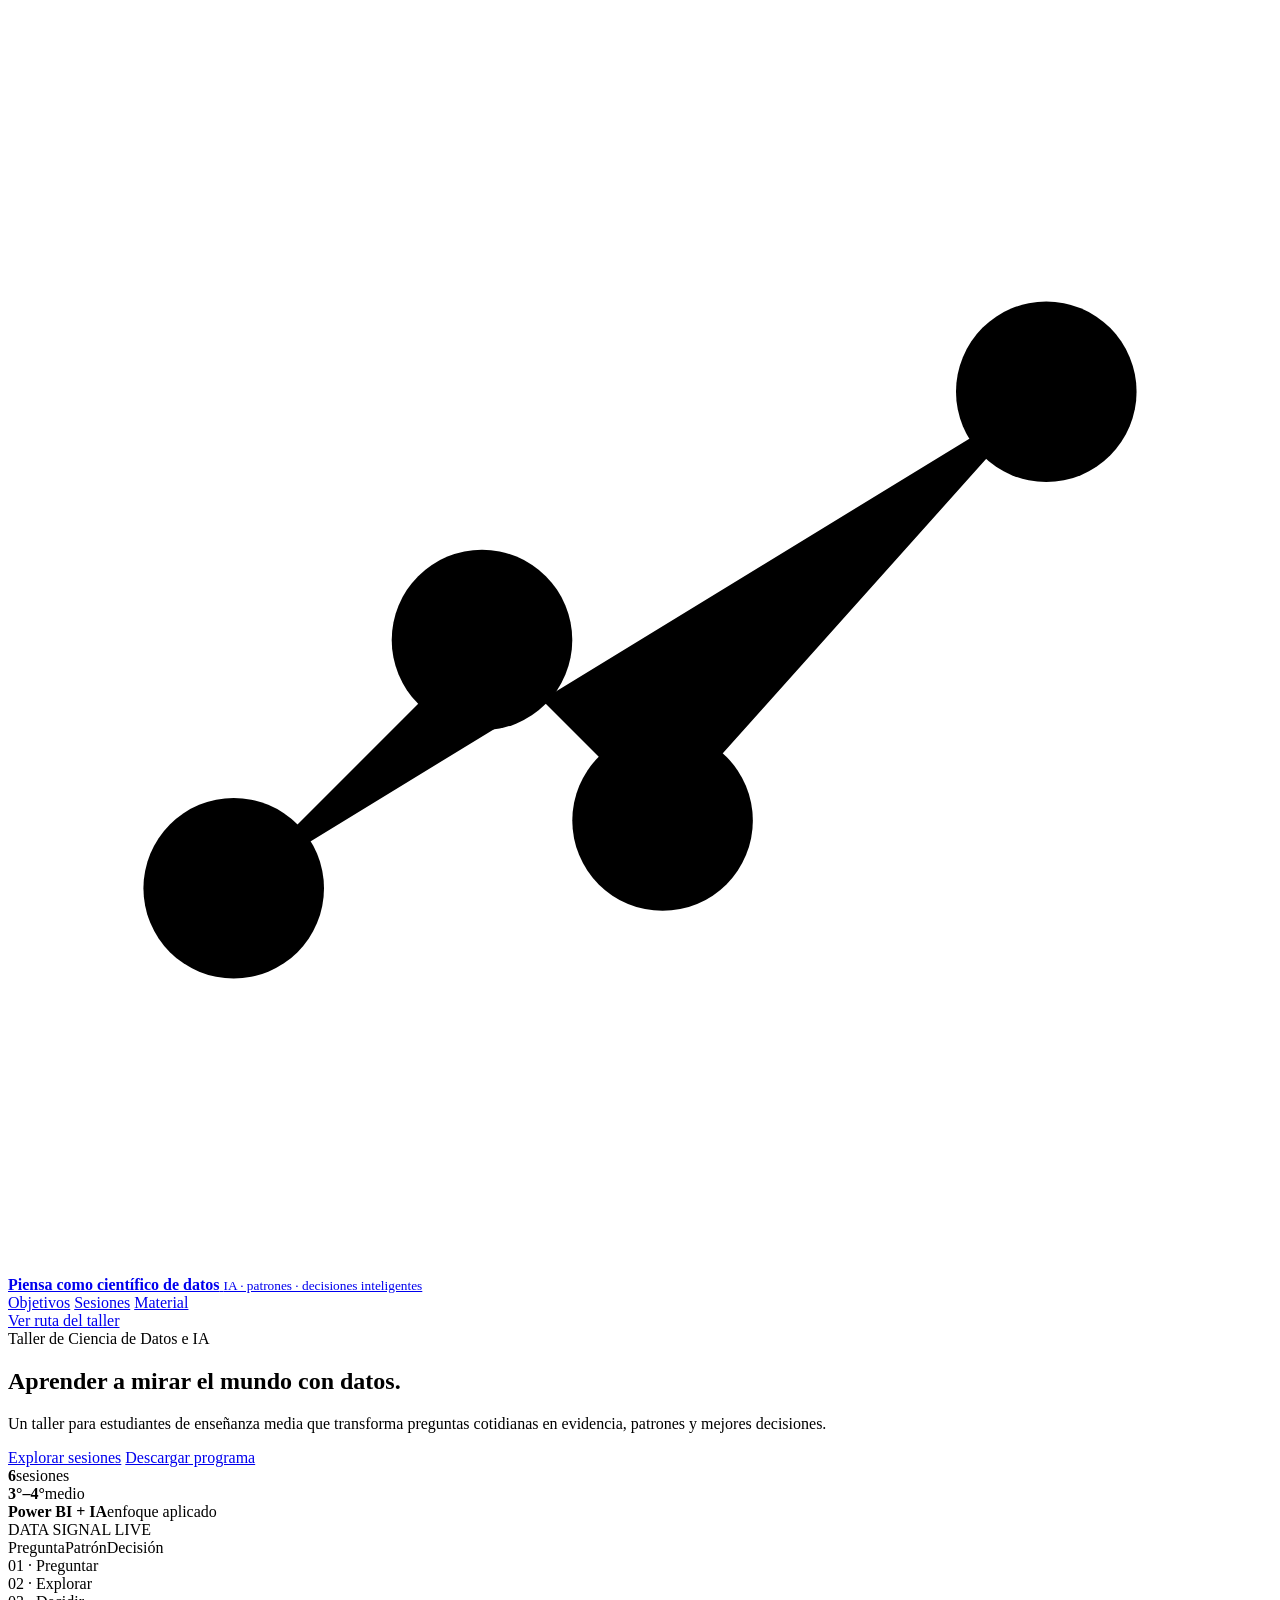
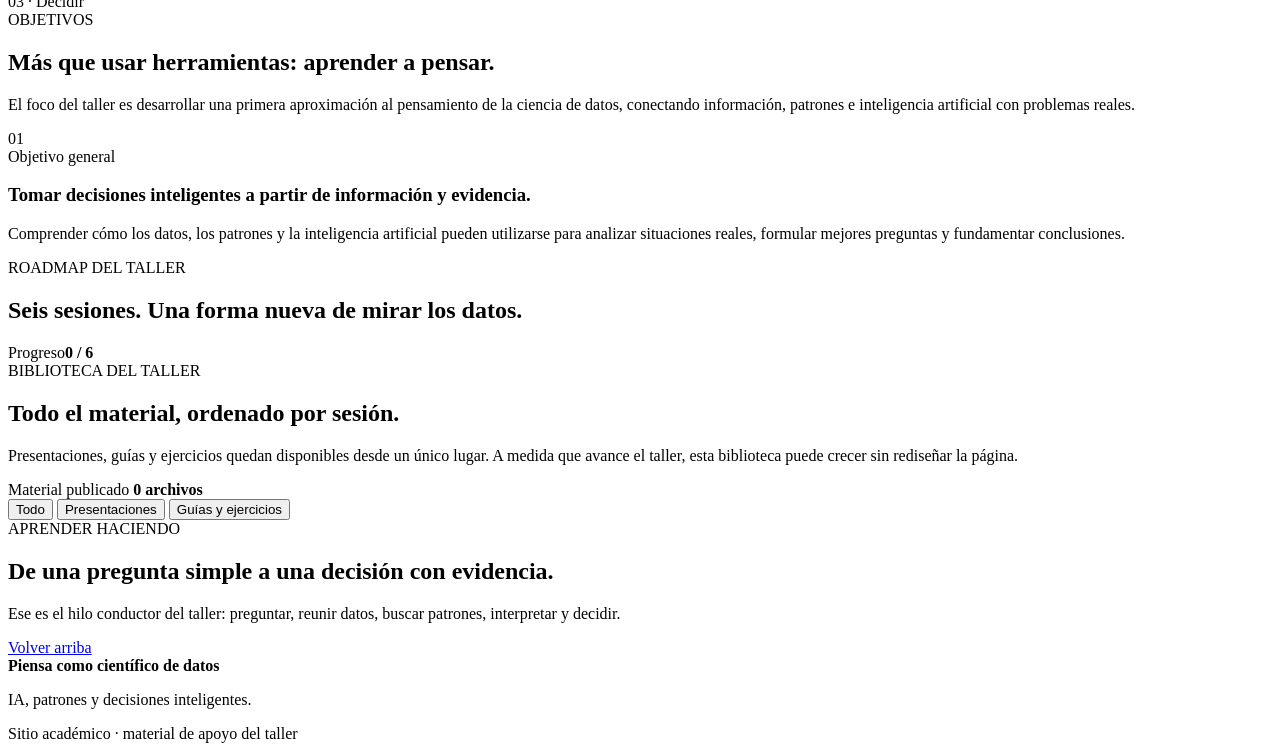
==== index.html @ 4a566775 "Add files via upload" ====
<!doctype html>
<html lang="es">
<head>
  <meta charset="utf-8" />
  <meta name="viewport" content="width=device-width, initial-scale=1" />
  <meta name="description" content="Sitio oficial del taller Piensa como científico de datos: objetivos, sesiones y materiales." />
  <meta name="theme-color" content="#07151a" />
  <title>Piensa como científico de datos</title>
  <link rel="icon" href="assets/favicon.svg" type="image/svg+xml" />
  <link rel="stylesheet" href="assets/css/styles.css" />
</head>
<body>
  <div class="ambient ambient-one" aria-hidden="true"></div>
  <div class="ambient ambient-two" aria-hidden="true"></div>
  <div class="grid-overlay" aria-hidden="true"></div>

  <header class="site-header" id="inicio">
    <div class="container nav-wrap">
      <a class="brand" href="#inicio" aria-label="Ir al inicio">
        <span class="brand-mark" aria-hidden="true">
          <svg viewBox="0 0 28 28" role="img"><path d="M5 19.5 10.5 14l4 4L23 8.5"/><circle cx="5" cy="19.5" r="2"/><circle cx="10.5" cy="14" r="2"/><circle cx="14.5" cy="18" r="2"/><circle cx="23" cy="8.5" r="2"/></svg>
        </span>
        <span>
          <strong>Piensa como científico de datos</strong>
          <small>IA · patrones · decisiones inteligentes</small>
        </span>
      </a>

      <nav class="desktop-nav" aria-label="Navegación principal">
        <a href="#objetivos">Objetivos</a>
        <a href="#sesiones">Sesiones</a>
        <a href="#materiales">Material</a>
      </nav>

      <a class="nav-cta" href="#sesiones">Ver ruta del taller</a>
    </div>
  </header>

  <main>
    <section class="hero section-pad">
      <div class="container hero-grid">
        <div class="hero-copy reveal">
          <div class="eyebrow"><span class="pulse-dot"></span> Taller de Ciencia de Datos e IA</div>
          <h1>Aprender a mirar el mundo <span>con datos.</span></h1>
          <p class="hero-lead">Un taller para estudiantes de enseñanza media que transforma preguntas cotidianas en evidencia, patrones y mejores decisiones.</p>

          <div class="hero-actions">
            <a class="btn btn-primary" href="#sesiones">Explorar sesiones</a>
            <a class="btn btn-secondary" href="materials/programa/programa-taller-piensa-como-cientifico-de-datos.docx" download>Descargar programa</a>
          </div>

          <div class="hero-meta" aria-label="Datos del taller">
            <div><strong>6</strong><span>sesiones</span></div>
            <div><strong>3°–4°</strong><span>medio</span></div>
            <div><strong>Power BI + IA</strong><span>enfoque aplicado</span></div>
          </div>
        </div>

        <div class="hero-visual reveal delay-1" aria-label="Visualización conceptual del ciclo del dato">
          <div class="signal-card">
            <div class="signal-top">
              <span>DATA SIGNAL</span>
              <span class="live">LIVE</span>
            </div>
            <div class="mini-chart" aria-hidden="true">
              <span style="height:38%"></span>
              <span style="height:54%"></span>
              <span style="height:44%"></span>
              <span style="height:72%"></span>
              <span style="height:61%"></span>
              <span style="height:88%"></span>
              <span style="height:76%"></span>
              <span style="height:94%"></span>
            </div>
            <div class="signal-labels"><span>Pregunta</span><span>Patrón</span><span>Decisión</span></div>
          </div>

          <div class="floating-chip chip-one">01 · Preguntar</div>
          <div class="floating-chip chip-two">02 · Explorar</div>
          <div class="floating-chip chip-three">03 · Decidir</div>
        </div>
      </div>
    </section>

    <section class="section-pad section-muted" id="objetivos">
      <div class="container">
        <div class="section-heading reveal">
          <div class="eyebrow">OBJETIVOS</div>
          <h2>Más que usar herramientas: <span>aprender a pensar.</span></h2>
          <p>El foco del taller es desarrollar una primera aproximación al pensamiento de la ciencia de datos, conectando información, patrones e inteligencia artificial con problemas reales.</p>
        </div>

        <div class="objective-layout">
          <article class="objective-main reveal">
            <div class="objective-number">01</div>
            <div>
              <span class="kicker">Objetivo general</span>
              <h3>Tomar decisiones inteligentes a partir de información y evidencia.</h3>
              <p>Comprender cómo los datos, los patrones y la inteligencia artificial pueden utilizarse para analizar situaciones reales, formular mejores preguntas y fundamentar conclusiones.</p>
            </div>
          </article>

          <div class="objective-grid" id="objectiveGrid" aria-live="polite"></div>
        </div>
      </div>
    </section>

    <section class="section-pad" id="sesiones">
      <div class="container">
        <div class="section-heading split-heading reveal">
          <div>
            <div class="eyebrow">ROADMAP DEL TALLER</div>
            <h2>Seis sesiones. <span>Una forma nueva de mirar los datos.</span></h2>
          </div>
          <div class="progress-panel" aria-label="Progreso del taller">
            <div class="progress-top"><span>Progreso</span><strong id="progressLabel">0 / 6</strong></div>
            <div class="progress-track"><span id="progressBar"></span></div>
          </div>
        </div>

        <div class="session-list" id="sessionList" aria-live="polite"></div>
      </div>
    </section>

    <section class="section-pad section-muted" id="materiales">
      <div class="container">
        <div class="section-heading reveal">
          <div class="eyebrow">BIBLIOTECA DEL TALLER</div>
          <h2>Todo el material, <span>ordenado por sesión.</span></h2>
          <p>Presentaciones, guías y ejercicios quedan disponibles desde un único lugar. A medida que avance el taller, esta biblioteca puede crecer sin rediseñar la página.</p>
        </div>

        <div class="material-toolbar reveal">
          <div>
            <span class="toolbar-label">Material publicado</span>
            <strong id="materialCount">0 archivos</strong>
          </div>
          <div class="filter-pills" role="group" aria-label="Filtrar material">
            <button class="filter-pill active" data-filter="all" type="button">Todo</button>
            <button class="filter-pill" data-filter="PPTX" type="button">Presentaciones</button>
            <button class="filter-pill" data-filter="DOCX" type="button">Guías y ejercicios</button>
          </div>
        </div>

        <div class="materials-grid" id="materialsGrid" aria-live="polite"></div>
      </div>
    </section>

    <section class="cta-section section-pad">
      <div class="container">
        <div class="cta-card reveal">
          <div>
            <div class="eyebrow">APRENDER HACIENDO</div>
            <h2>De una pregunta simple a una decisión con evidencia.</h2>
            <p>Ese es el hilo conductor del taller: preguntar, reunir datos, buscar patrones, interpretar y decidir.</p>
          </div>
          <a class="btn btn-primary" href="#inicio">Volver arriba</a>
        </div>
      </div>
    </section>
  </main>

  <footer class="site-footer">
    <div class="container footer-wrap">
      <div>
        <strong>Piensa como científico de datos</strong>
        <p>IA, patrones y decisiones inteligentes.</p>
      </div>
      <div class="footer-note">Sitio académico · material de apoyo del taller</div>
    </div>
  </footer>

  <script src="assets/js/content.js"></script>
  <script src="assets/js/app.js"></script>
</body>
</html>
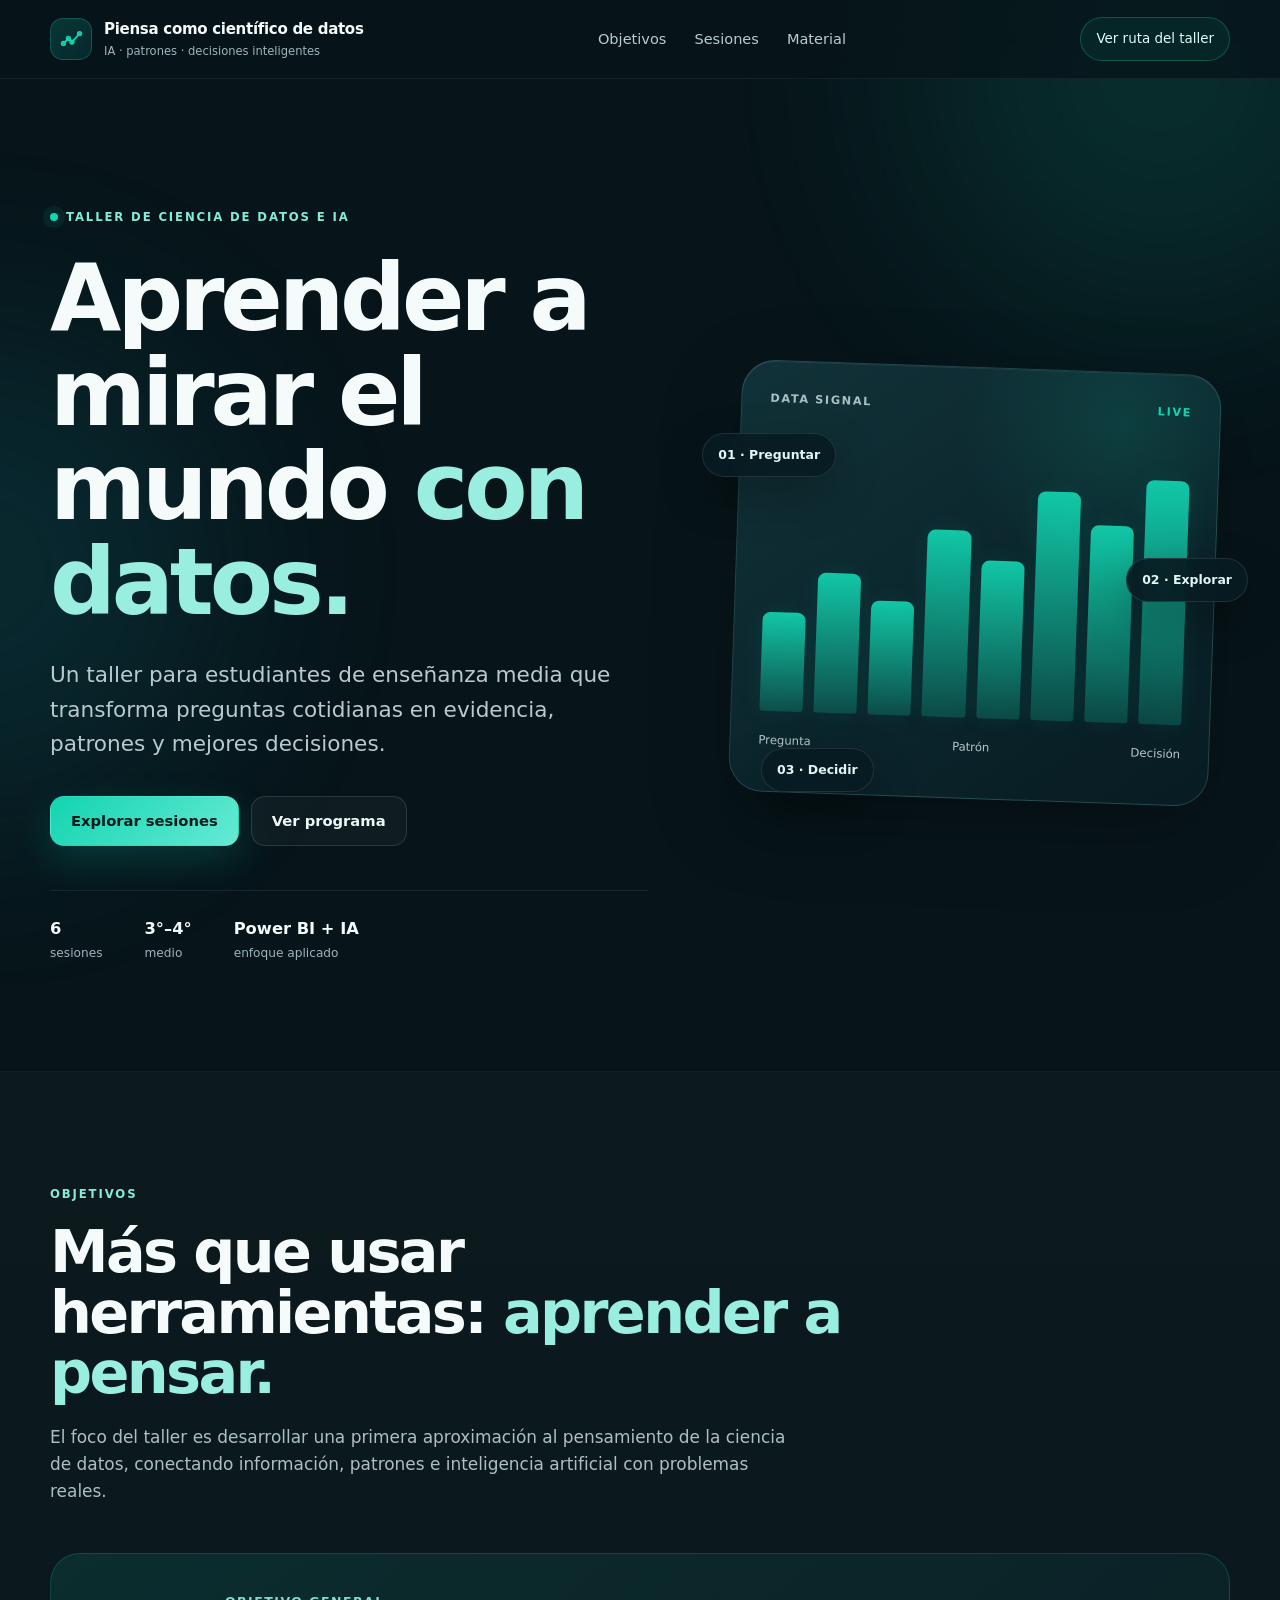
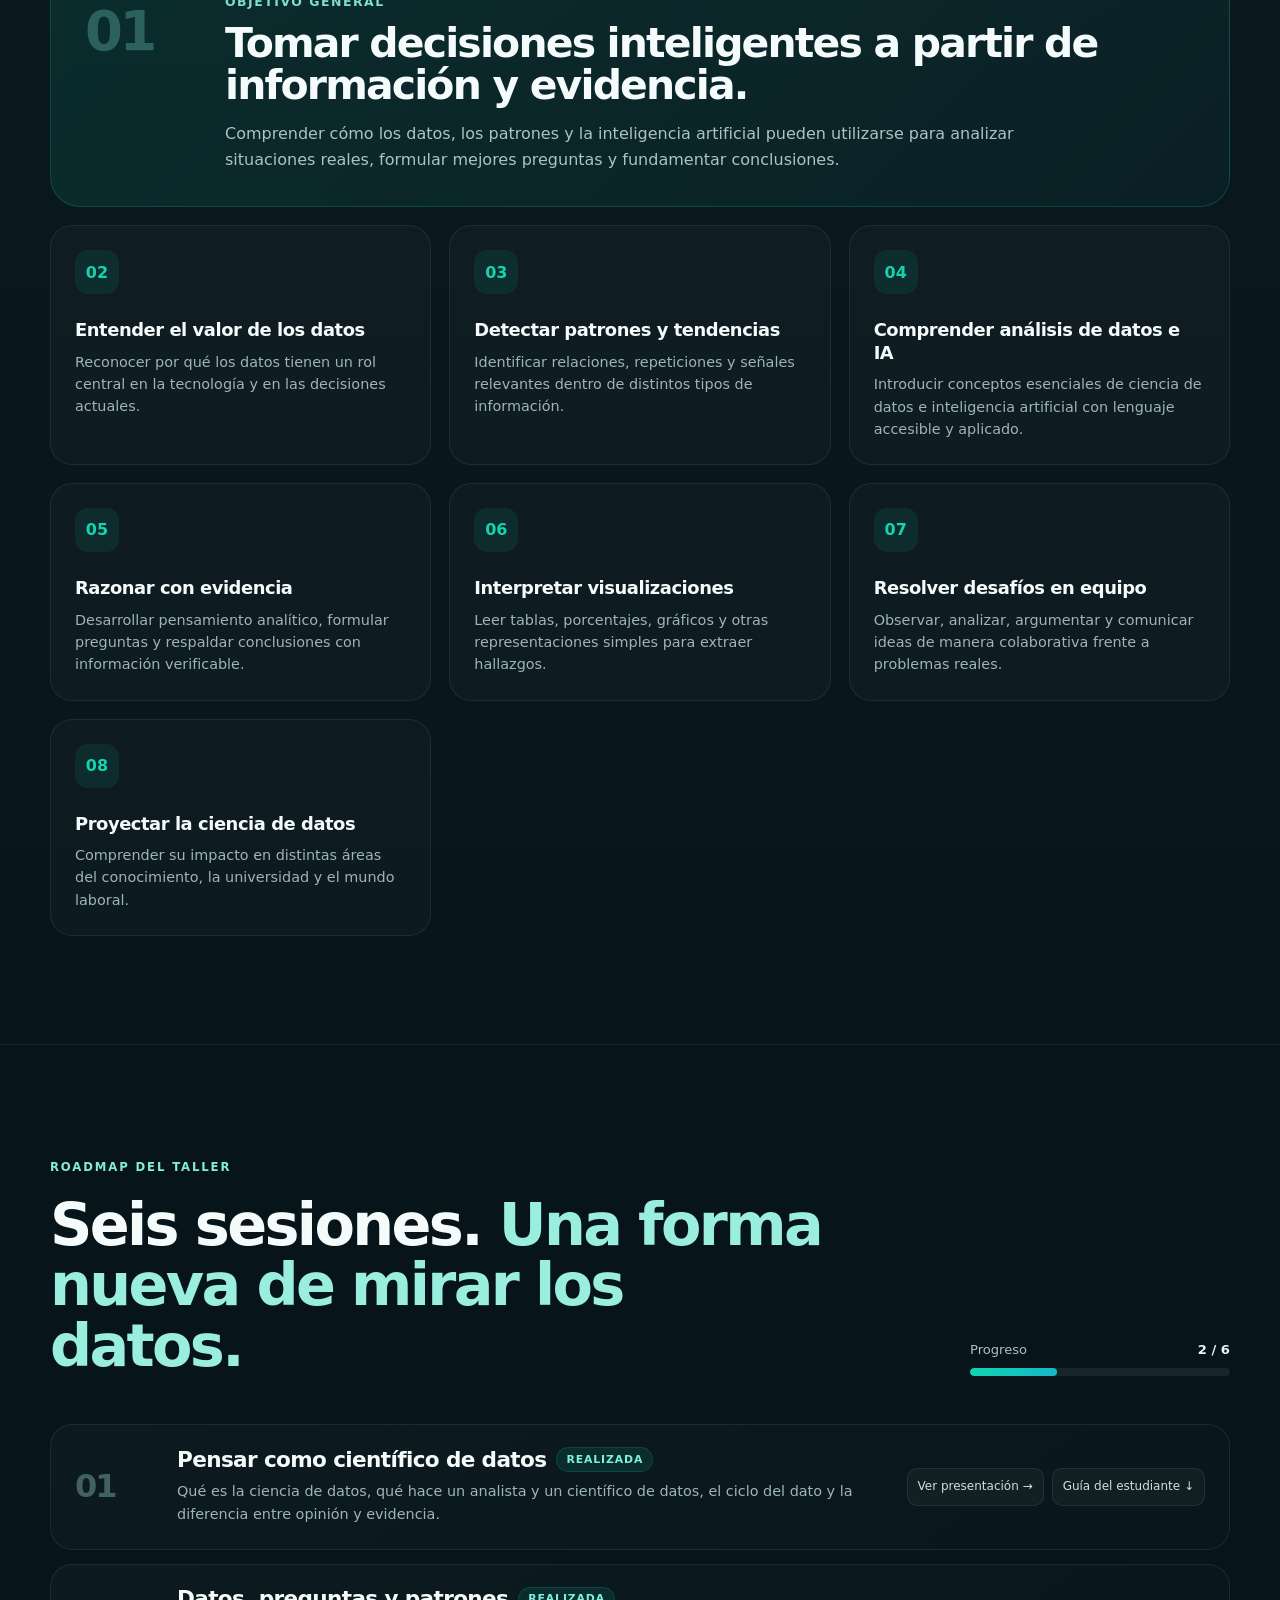
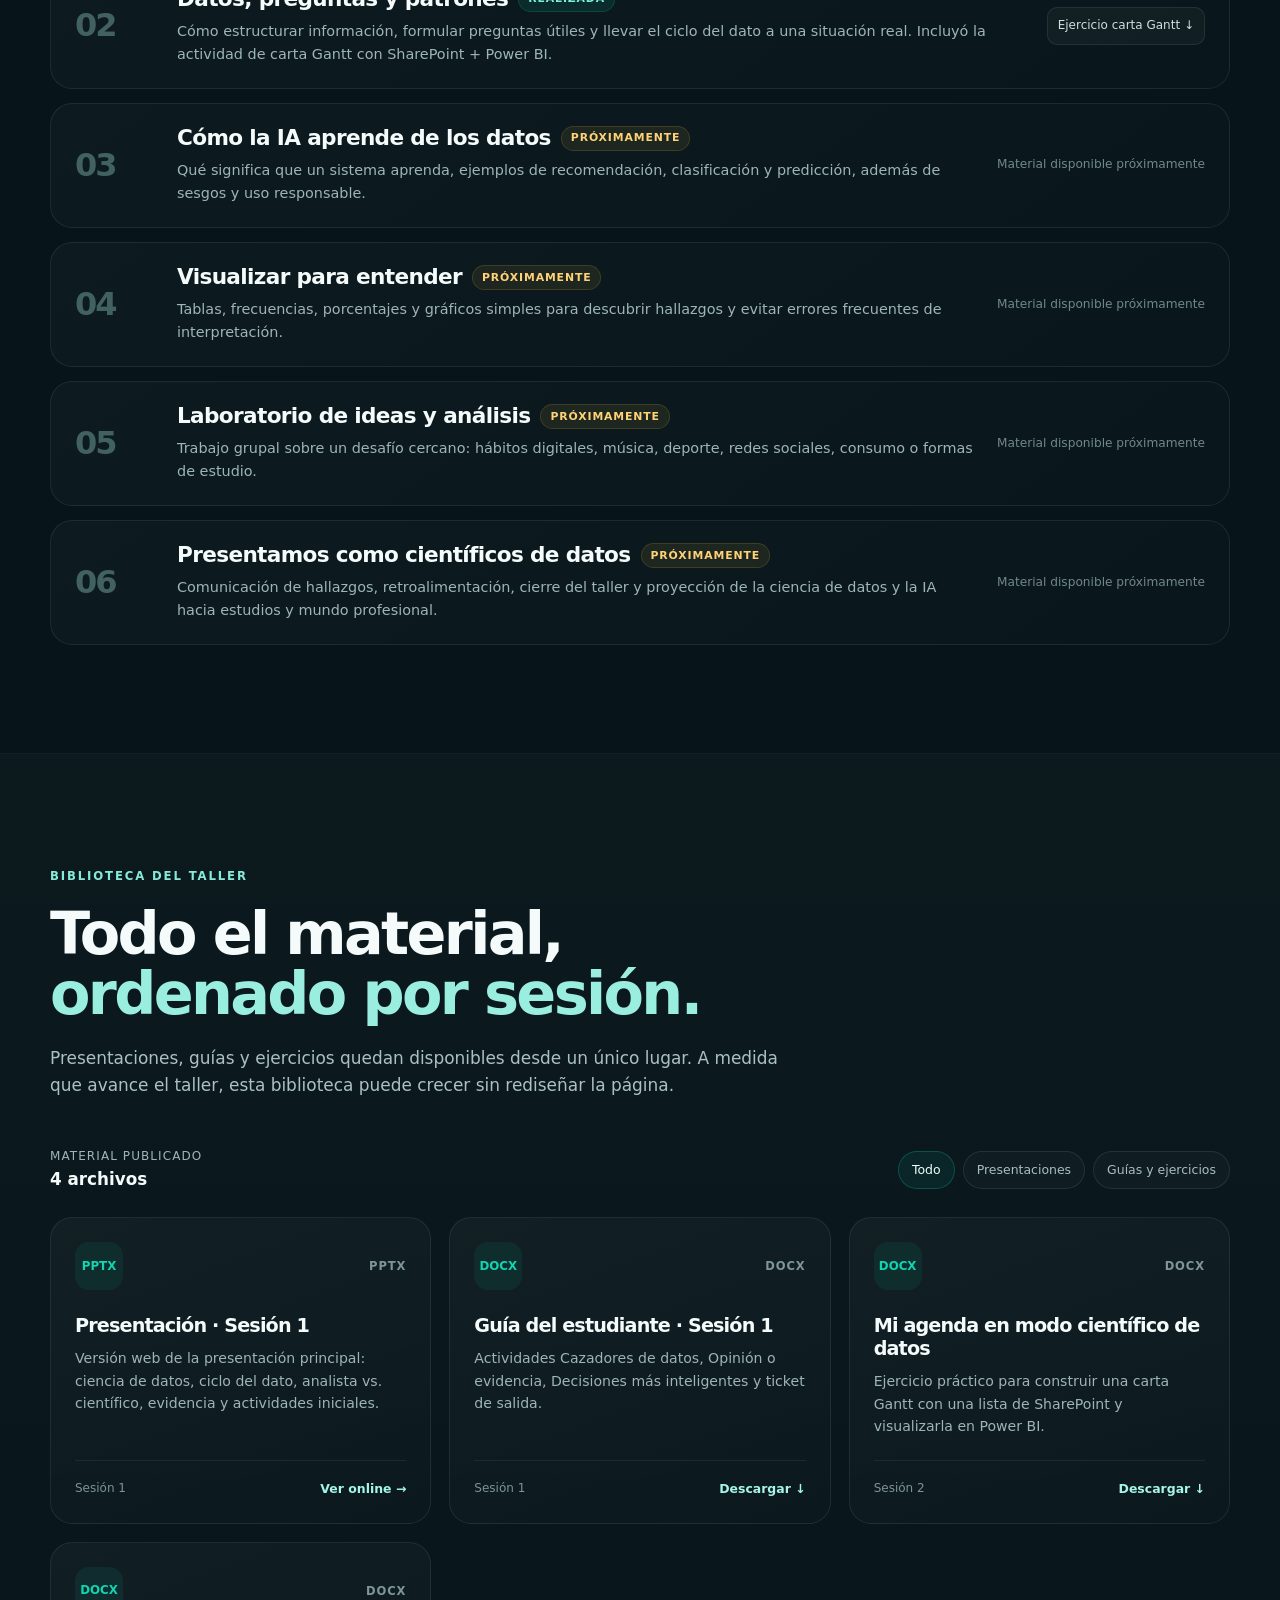
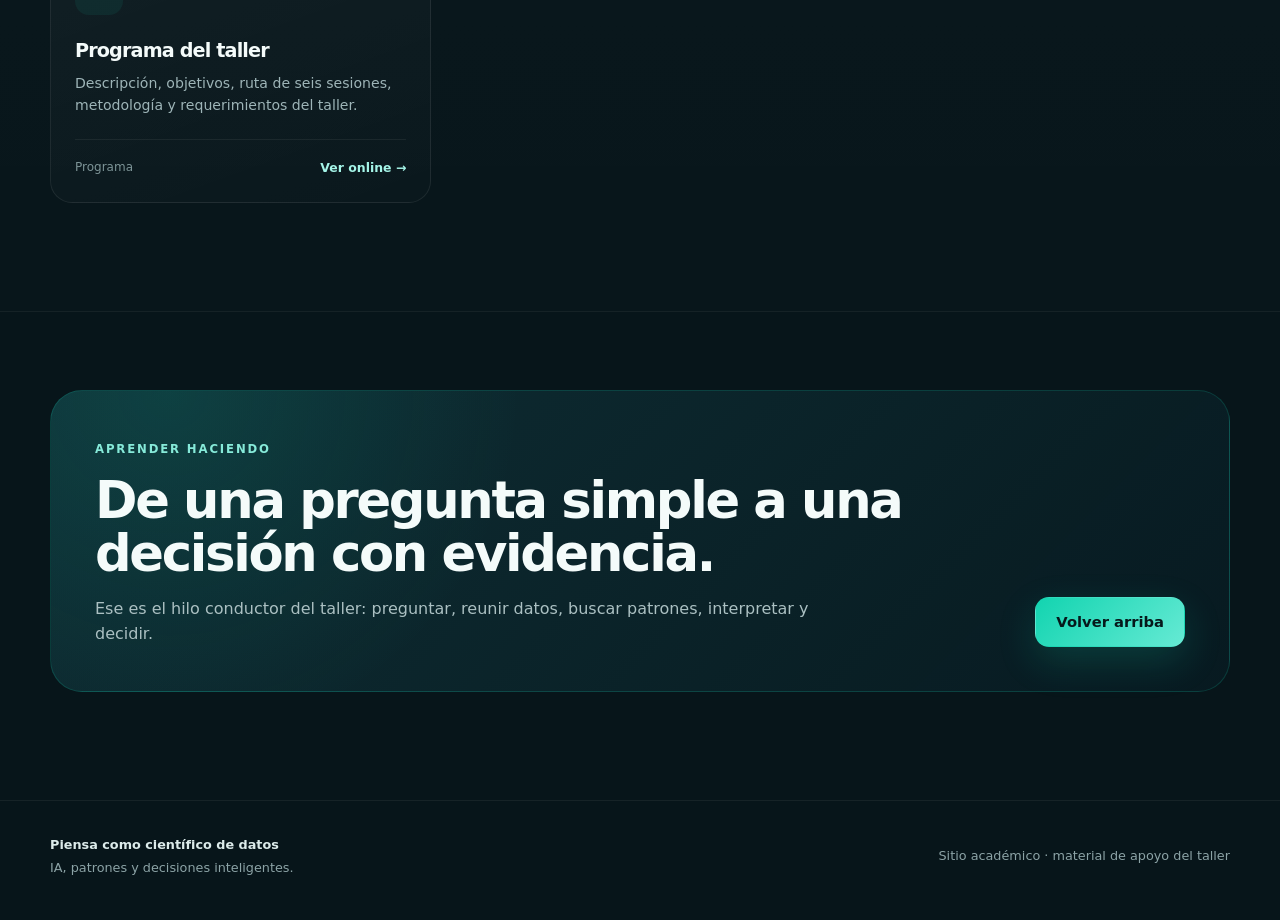
==== commit d4344f82: "Fix program link for GitHub Pages" ====
--- a/index.html
+++ b/index.html
@@ -46,7 +46,7 @@
 
           <div class="hero-actions">
             <a class="btn btn-primary" href="#sesiones">Explorar sesiones</a>
-            <a class="btn btn-secondary" href="materials/programa/programa-taller-piensa-como-cientifico-de-datos.docx" download>Descargar programa</a>
+            <a class="btn btn-secondary" href="materials/programa/programa-taller.html">Ver programa</a>
           </div>
 
           <div class="hero-meta" aria-label="Datos del taller">
@@ -173,4 +173,4 @@
   <script src="assets/js/content.js"></script>
   <script src="assets/js/app.js"></script>
 </body>
-</html>
+</html>
--- a/assets/css/styles.css
+++ b/assets/css/styles.css
@@ -0,0 +1,349 @@
+:root {
+  --bg: #07151a;
+  --bg-soft: #0a2027;
+  --panel: rgba(15, 42, 49, 0.72);
+  --panel-solid: #102b32;
+  --line: rgba(183, 233, 226, 0.14);
+  --text: #f4fbfa;
+  --muted: #9eb5b8;
+  --teal: #12d4b0;
+  --teal-2: #16b7c9;
+  --yellow: #ffc145;
+  --coral: #ff735e;
+  --white: #ffffff;
+  --shadow: 0 26px 80px rgba(0, 0, 0, 0.28);
+  --radius-xl: 30px;
+  --radius-lg: 22px;
+  --radius-md: 16px;
+  --container: 1180px;
+}
+
+* { box-sizing: border-box; }
+html { scroll-behavior: smooth; }
+body {
+  margin: 0;
+  min-height: 100vh;
+  font-family: Inter, ui-sans-serif, system-ui, -apple-system, BlinkMacSystemFont, "Segoe UI", sans-serif;
+  background: var(--bg);
+  color: var(--text);
+  line-height: 1.6;
+  overflow-x: hidden;
+}
+
+a { color: inherit; text-decoration: none; }
+button { font: inherit; }
+
+.container {
+  width: min(calc(100% - 40px), var(--container));
+  margin-inline: auto;
+  position: relative;
+  z-index: 2;
+}
+
+.section-pad { padding: 108px 0; }
+.section-muted {
+  background: linear-gradient(180deg, rgba(255,255,255,0.018), rgba(255,255,255,0.005));
+  border-block: 1px solid rgba(255,255,255,0.035);
+}
+
+.ambient {
+  position: fixed;
+  width: 480px;
+  height: 480px;
+  border-radius: 50%;
+  filter: blur(110px);
+  opacity: .13;
+  pointer-events: none;
+  z-index: 0;
+}
+.ambient-one { background: var(--teal); top: -170px; right: -120px; }
+.ambient-two { background: var(--teal-2); bottom: 10%; left: -260px; }
+.grid-overlay {
+  position: fixed;
+  inset: 0;
+  pointer-events: none;
+  z-index: 0;
+  background-image: linear-gradient(rgba(255,255,255,.025) 1px, transparent 1px), linear-gradient(90deg, rgba(255,255,255,.025) 1px, transparent 1px);
+  background-size: 44px 44px;
+  mask-image: linear-gradient(to bottom, rgba(0,0,0,.45), transparent 82%);
+}
+
+.site-header {
+  position: sticky;
+  top: 0;
+  z-index: 30;
+  backdrop-filter: blur(18px);
+  background: rgba(7, 21, 26, .76);
+  border-bottom: 1px solid rgba(255,255,255,.06);
+}
+.nav-wrap {
+  min-height: 78px;
+  display: flex;
+  align-items: center;
+  justify-content: space-between;
+  gap: 26px;
+}
+.brand { display: flex; align-items: center; gap: 12px; min-width: 0; }
+.brand-mark {
+  width: 42px;
+  height: 42px;
+  border-radius: 13px;
+  display: grid;
+  place-items: center;
+  background: linear-gradient(135deg, rgba(18,212,176,.19), rgba(22,183,201,.12));
+  border: 1px solid rgba(18,212,176,.26);
+}
+.brand-mark svg { width: 25px; fill: none; stroke: var(--teal); stroke-width: 2; stroke-linecap: round; stroke-linejoin: round; }
+.brand strong { display: block; font-size: .94rem; letter-spacing: -.02em; }
+.brand small { display: block; color: var(--muted); font-size: .72rem; margin-top: 1px; }
+.desktop-nav { display: flex; gap: 28px; color: #bbccce; font-size: .91rem; }
+.desktop-nav a { transition: color .2s ease; }
+.desktop-nav a:hover { color: var(--white); }
+.nav-cta {
+  padding: 10px 15px;
+  border: 1px solid rgba(18,212,176,.28);
+  border-radius: 999px;
+  color: #dffdf6;
+  font-size: .84rem;
+  background: rgba(18,212,176,.07);
+}
+
+.hero { padding-top: 124px; min-height: 760px; display: flex; align-items: center; }
+.hero-grid {
+  display: grid;
+  grid-template-columns: 1.08fr .92fr;
+  align-items: center;
+  gap: 72px;
+}
+.eyebrow {
+  display: inline-flex;
+  align-items: center;
+  gap: 8px;
+  color: #86ead9;
+  font-weight: 800;
+  font-size: .73rem;
+  letter-spacing: .16em;
+  text-transform: uppercase;
+}
+.pulse-dot { width: 8px; height: 8px; border-radius: 50%; background: var(--teal); box-shadow: 0 0 0 7px rgba(18,212,176,.08); }
+h1, h2, h3 { margin: 0; line-height: 1.03; letter-spacing: -.045em; }
+h1 { font-size: clamp(3.5rem, 7.2vw, 6.9rem); max-width: 900px; margin-top: 22px; }
+h1 span, h2 span { color: #9aeee0; }
+.hero-lead { font-size: clamp(1.05rem, 1.8vw, 1.35rem); color: #b8cacc; max-width: 720px; margin: 28px 0 0; line-height: 1.6; }
+.hero-actions { display: flex; gap: 12px; flex-wrap: wrap; margin-top: 34px; }
+.btn {
+  display: inline-flex;
+  align-items: center;
+  justify-content: center;
+  min-height: 50px;
+  padding: 0 20px;
+  border-radius: 14px;
+  font-weight: 800;
+  font-size: .92rem;
+  border: 1px solid transparent;
+  transition: transform .2s ease, border-color .2s ease, background .2s ease;
+}
+.btn:hover { transform: translateY(-2px); }
+.btn-primary { background: linear-gradient(135deg, var(--teal), #66ead4); color: #06191b; box-shadow: 0 14px 38px rgba(18,212,176,.18); }
+.btn-secondary { background: rgba(255,255,255,.035); border-color: rgba(255,255,255,.12); color: #edf8f7; }
+.hero-meta { display: flex; gap: 42px; flex-wrap: wrap; margin-top: 44px; padding-top: 25px; border-top: 1px solid rgba(255,255,255,.08); }
+.hero-meta div { display: grid; gap: 2px; }
+.hero-meta strong { font-size: 1.02rem; }
+.hero-meta span { color: var(--muted); font-size: .76rem; }
+
+.hero-visual { min-height: 510px; position: relative; display: grid; place-items: center; }
+.signal-card {
+  width: min(100%, 480px);
+  aspect-ratio: 1 / .9;
+  border-radius: 34px;
+  background: linear-gradient(145deg, rgba(18,52,59,.94), rgba(8,29,35,.9));
+  border: 1px solid rgba(135,233,218,.18);
+  box-shadow: var(--shadow), inset 0 1px 0 rgba(255,255,255,.06);
+  padding: 28px;
+  transform: rotate(2deg);
+  position: relative;
+  overflow: hidden;
+}
+.signal-card::before {
+  content: "";
+  position: absolute;
+  inset: 0;
+  background: radial-gradient(circle at 80% 12%, rgba(18,212,176,.13), transparent 30%);
+}
+.signal-top { display: flex; justify-content: space-between; color: #aac1c3; font-size: .71rem; letter-spacing: .14em; font-weight: 800; }
+.live { color: var(--teal); }
+.mini-chart { height: 260px; margin-top: 44px; display: flex; align-items: end; gap: 11px; position: relative; z-index: 1; }
+.mini-chart span { flex: 1; border-radius: 8px 8px 3px 3px; background: linear-gradient(to top, rgba(18,212,176,.22), rgba(18,212,176,.92)); box-shadow: 0 0 24px rgba(18,212,176,.08); }
+.signal-labels { display: flex; justify-content: space-between; color: #b5c8ca; font-size: .73rem; margin-top: 20px; }
+.floating-chip {
+  position: absolute;
+  padding: 11px 15px;
+  background: rgba(8, 28, 34, .92);
+  border: 1px solid rgba(255,255,255,.1);
+  border-radius: 999px;
+  box-shadow: 0 18px 45px rgba(0,0,0,.26);
+  color: #e3f6f3;
+  font-size: .78rem;
+  font-weight: 700;
+  backdrop-filter: blur(12px);
+}
+.chip-one { left: -18px; top: 105px; }
+.chip-two { right: -18px; top: 230px; }
+.chip-three { left: 8%; bottom: 46px; }
+
+.section-heading { max-width: 820px; margin-bottom: 48px; }
+.section-heading h2 { font-size: clamp(2.3rem, 4.6vw, 4.55rem); margin-top: 16px; }
+.section-heading p { color: #abc0c2; font-size: 1.06rem; max-width: 760px; margin-top: 20px; }
+.split-heading { max-width: none; display: flex; align-items: end; justify-content: space-between; gap: 42px; }
+.split-heading > div:first-child { max-width: 780px; }
+
+.objective-layout { display: grid; gap: 18px; }
+.objective-main {
+  display: grid;
+  grid-template-columns: 110px 1fr;
+  gap: 30px;
+  padding: 34px;
+  border-radius: var(--radius-xl);
+  background: linear-gradient(135deg, rgba(18,212,176,.11), rgba(22,183,201,.05));
+  border: 1px solid rgba(18,212,176,.2);
+}
+.objective-number { font-size: 3.4rem; font-weight: 900; color: rgba(128,238,218,.28); letter-spacing: -.06em; }
+.kicker { color: #7fdccf; font-size: .78rem; font-weight: 800; text-transform: uppercase; letter-spacing: .12em; }
+.objective-main h3 { font-size: clamp(1.8rem, 3.2vw, 3rem); margin-top: 8px; max-width: 900px; }
+.objective-main p { color: #afc2c4; max-width: 860px; margin: 15px 0 0; }
+.objective-grid { display: grid; grid-template-columns: repeat(3, 1fr); gap: 18px; }
+.objective-card {
+  min-height: 210px;
+  padding: 24px;
+  background: rgba(255,255,255,.025);
+  border: 1px solid rgba(255,255,255,.07);
+  border-radius: var(--radius-lg);
+  transition: transform .2s ease, border-color .2s ease, background .2s ease;
+}
+.objective-card:hover { transform: translateY(-4px); border-color: rgba(18,212,176,.22); background: rgba(18,212,176,.035); }
+.objective-icon { width: 44px; height: 44px; border-radius: 13px; background: rgba(18,212,176,.09); display: grid; place-items: center; color: var(--teal); font-weight: 900; }
+.objective-card h3 { font-size: 1.12rem; margin-top: 25px; letter-spacing: -.025em; line-height: 1.25; }
+.objective-card p { color: var(--muted); font-size: .9rem; margin: 9px 0 0; line-height: 1.55; }
+
+.progress-panel { width: 260px; flex: 0 0 auto; }
+.progress-top { display: flex; justify-content: space-between; font-size: .82rem; color: #abc0c2; margin-bottom: 8px; }
+.progress-top strong { color: #e6f8f5; }
+.progress-track { height: 8px; border-radius: 999px; background: rgba(255,255,255,.07); overflow: hidden; }
+.progress-track span { display: block; width: 0%; height: 100%; background: linear-gradient(90deg, var(--teal), var(--teal-2)); border-radius: inherit; transition: width .8s cubic-bezier(.2,.8,.2,1); }
+.session-list { display: grid; gap: 14px; }
+.session-card {
+  display: grid;
+  grid-template-columns: 78px minmax(0, 1fr) auto;
+  gap: 24px;
+  align-items: center;
+  padding: 22px 24px;
+  border-radius: 22px;
+  border: 1px solid rgba(255,255,255,.075);
+  background: linear-gradient(145deg, rgba(255,255,255,.028), rgba(255,255,255,.012));
+  transition: transform .2s ease, border-color .2s ease, background .2s ease;
+}
+.session-card:hover { transform: translateX(4px); border-color: rgba(18,212,176,.2); background: rgba(18,212,176,.025); }
+.session-index { font-size: 2rem; font-weight: 900; color: rgba(167,232,222,.35); letter-spacing: -.06em; }
+.session-title-row { display: flex; gap: 10px; align-items: center; flex-wrap: wrap; }
+.session-title-row h3 { font-size: 1.35rem; letter-spacing: -.03em; }
+.session-card p { color: var(--muted); font-size: .9rem; margin: 8px 0 0; }
+.status-badge { display: inline-flex; align-items: center; min-height: 25px; padding: 0 9px; border-radius: 999px; font-size: .68rem; font-weight: 800; text-transform: uppercase; letter-spacing: .08em; }
+.status-done { background: rgba(18,212,176,.1); color: #7cf0dc; border: 1px solid rgba(18,212,176,.16); }
+.status-next { background: rgba(255,193,69,.08); color: #ffd277; border: 1px solid rgba(255,193,69,.15); }
+.session-materials { display: flex; gap: 8px; flex-wrap: wrap; justify-content: end; max-width: 310px; }
+.mini-link { padding: 8px 10px; border-radius: 10px; background: rgba(255,255,255,.035); border: 1px solid rgba(255,255,255,.08); font-size: .75rem; color: #cfe0e1; transition: border-color .2s ease, color .2s ease; }
+.mini-link:hover { color: var(--white); border-color: rgba(18,212,176,.24); }
+.no-material { color: #71888b; font-size: .76rem; }
+
+.material-toolbar { display: flex; align-items: center; justify-content: space-between; gap: 24px; margin-bottom: 24px; }
+.toolbar-label { display: block; color: var(--muted); font-size: .75rem; text-transform: uppercase; letter-spacing: .09em; }
+.material-toolbar strong { font-size: 1.05rem; }
+.filter-pills { display: flex; gap: 8px; flex-wrap: wrap; }
+.filter-pill { cursor: pointer; border: 1px solid rgba(255,255,255,.09); background: rgba(255,255,255,.025); color: #a9bdc0; border-radius: 999px; padding: 8px 13px; font-size: .78rem; }
+.filter-pill.active, .filter-pill:hover { color: #effdfb; border-color: rgba(18,212,176,.25); background: rgba(18,212,176,.07); }
+.materials-grid { display: grid; grid-template-columns: repeat(3, 1fr); gap: 18px; }
+.material-card {
+  min-height: 250px;
+  padding: 24px;
+  border-radius: var(--radius-lg);
+  border: 1px solid rgba(255,255,255,.075);
+  background: linear-gradient(160deg, rgba(255,255,255,.035), rgba(255,255,255,.012));
+  display: flex;
+  flex-direction: column;
+  transition: transform .2s ease, border-color .2s ease;
+}
+.material-card:hover { transform: translateY(-5px); border-color: rgba(18,212,176,.2); }
+.material-top { display: flex; align-items: center; justify-content: space-between; gap: 16px; }
+.file-icon { width: 48px; height: 48px; border-radius: 14px; display: grid; place-items: center; background: rgba(18,212,176,.08); color: var(--teal); font-weight: 900; font-size: .74rem; }
+.file-type { color: #7f9699; font-size: .72rem; font-weight: 800; letter-spacing: .08em; }
+.material-card h3 { font-size: 1.2rem; line-height: 1.2; margin-top: 24px; }
+.material-card p { color: var(--muted); font-size: .88rem; margin: 10px 0 22px; }
+.material-meta { margin-top: auto; display: flex; align-items: center; justify-content: space-between; gap: 12px; padding-top: 18px; border-top: 1px solid rgba(255,255,255,.06); }
+.material-meta span { color: #7d9497; font-size: .75rem; }
+.download-link { color: #a5f5e8; font-weight: 800; font-size: .78rem; }
+.hidden { display: none !important; }
+
+.cta-section { padding-top: 78px; }
+.cta-card {
+  padding: 44px;
+  border-radius: 32px;
+  border: 1px solid rgba(18,212,176,.18);
+  background: radial-gradient(circle at 10% 0%, rgba(18,212,176,.12), transparent 32%), linear-gradient(135deg, rgba(15,47,54,.95), rgba(8,27,33,.92));
+  display: flex;
+  align-items: end;
+  justify-content: space-between;
+  gap: 32px;
+}
+.cta-card h2 { font-size: clamp(2rem, 4vw, 4rem); max-width: 850px; margin-top: 14px; }
+.cta-card p { color: #abc0c2; max-width: 720px; margin: 16px 0 0; }
+.site-footer { border-top: 1px solid rgba(255,255,255,.06); padding: 34px 0 42px; }
+.footer-wrap { display: flex; align-items: center; justify-content: space-between; gap: 30px; color: #8ca3a6; font-size: .8rem; }
+.footer-wrap strong { color: #dcebea; }
+.footer-wrap p { margin: 2px 0 0; }
+
+.reveal { opacity: 0; transform: translateY(16px); transition: opacity .7s ease, transform .7s ease; }
+.reveal.visible { opacity: 1; transform: none; }
+.delay-1 { transition-delay: .12s; }
+
+@media (max-width: 980px) {
+  .desktop-nav { display: none; }
+  .hero-grid { grid-template-columns: 1fr; gap: 38px; }
+  .hero { padding-top: 95px; }
+  .hero-visual { min-height: 430px; }
+  .signal-card { max-width: 520px; }
+  .objective-grid, .materials-grid { grid-template-columns: repeat(2, 1fr); }
+  .split-heading { align-items: flex-start; flex-direction: column; }
+  .progress-panel { width: 100%; max-width: 420px; }
+  .session-card { grid-template-columns: 62px minmax(0,1fr); }
+  .session-materials { grid-column: 2; justify-content: flex-start; max-width: none; }
+}
+
+@media (max-width: 700px) {
+  .container { width: min(calc(100% - 28px), var(--container)); }
+  .section-pad { padding: 82px 0; }
+  .nav-cta { display: none; }
+  .brand small { display: none; }
+  .hero { padding-top: 80px; min-height: auto; }
+  h1 { font-size: clamp(3rem, 14vw, 5rem); }
+  .hero-meta { gap: 22px; }
+  .hero-visual { min-height: 360px; }
+  .signal-card { padding: 22px; border-radius: 26px; }
+  .mini-chart { height: 200px; }
+  .floating-chip { font-size: .68rem; }
+  .chip-one { left: 0; }
+  .chip-two { right: 0; }
+  .objective-main { grid-template-columns: 1fr; }
+  .objective-number { font-size: 2.5rem; }
+  .objective-grid, .materials-grid { grid-template-columns: 1fr; }
+  .session-card { grid-template-columns: 48px minmax(0,1fr); padding: 18px; gap: 14px; }
+  .session-index { font-size: 1.45rem; }
+  .session-title-row h3 { font-size: 1.08rem; }
+  .material-toolbar { align-items: flex-start; flex-direction: column; }
+  .cta-card { align-items: flex-start; flex-direction: column; padding: 30px; }
+  .footer-wrap { align-items: flex-start; flex-direction: column; }
+}
+
+@media (prefers-reduced-motion: reduce) {
+  html { scroll-behavior: auto; }
+  *, *::before, *::after { animation-duration: .01ms !important; animation-iteration-count: 1 !important; transition-duration: .01ms !important; }
+}
